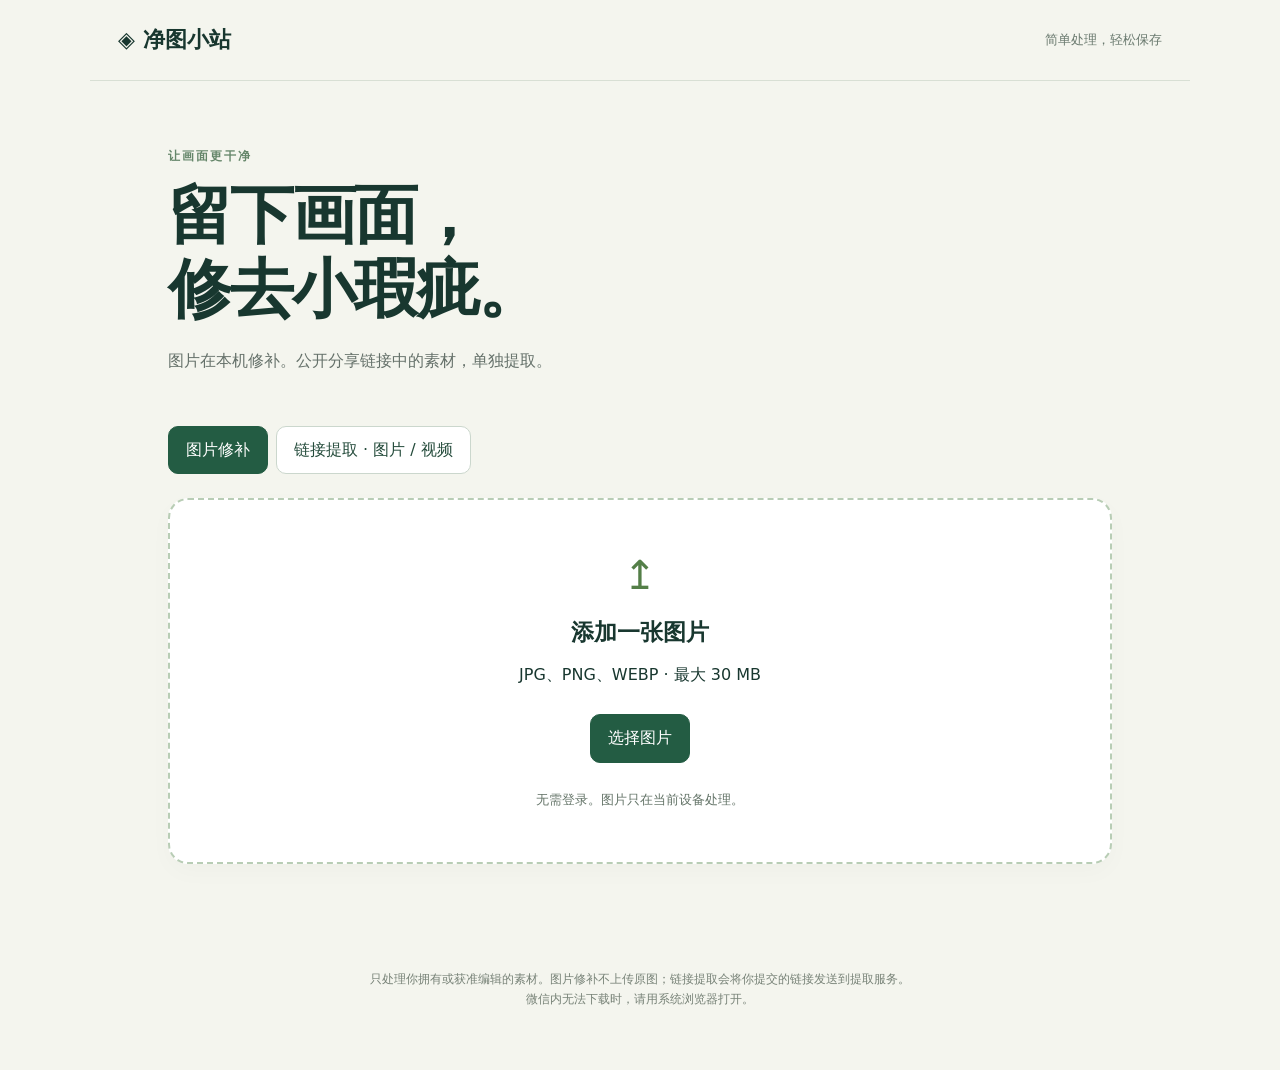
==== docs/index.html @ 95f08d49 "Simplify repair button and page descriptions" ====
<!doctype html><html lang="zh-CN"><head><meta charset="utf-8"><meta name="viewport" content="width=device-width,initial-scale=1"><meta name="theme-color" content="#164e45"><title>净图小站 · 图片修补与素材提取</title><link rel="stylesheet" href="style.css"><script defer src="app.js?v=cleantext1"></script></head><body>
<header><a href="./" class="brand">◈ 净图小站</a><span>简单处理，轻松保存</span></header>
<main><section class="hero"><p class="eyebrow">让画面更干净</p><h1>留下画面，<br>修去小瑕疵。</h1><p>图片在本机修补。公开分享链接中的素材，单独提取。</p></section>
<nav aria-label="处理方式"><button id="imageTab" class="active" aria-pressed="true">图片修补</button><button id="linkTab" aria-pressed="false">链接提取 · 图片 / 视频</button></nav>
<section id="imagePanel"><div class="card upload"><div class="icon">↥</div><h2>添加一张图片</h2><p>JPG、PNG、WEBP · 最大 30 MB</p><button id="choose" class="primary">选择图片</button><input type="file" id="file" accept="image/jpeg,image/png,image/webp" hidden><p class="muted">无需登录。图片只在当前设备处理。</p></div>
<section id="editor" class="card" hidden><div class="editor-head"><div><h2>涂抹要去除的位置</h2><p id="imageInfo" class="muted"></p></div><button id="replace">换张图片</button></div>
<p>涂抹盖住需要去除的文字，根据周围画面补全背景。红色区域不会保留在下载图片里。</p>
<div class="toolbar"><label>修补对象 <select id="target"><option value="light">浅色文字 / 水印</option><option value="dark">深色文字</option><option value="all" selected>整个涂抹区域</option></select></label><label>画笔 <input id="brush" type="range" min="4" max="100" value="24"> <output id="brushValue">24</output></label><button id="undo">撤销涂抹</button><button id="clear">清空涂抹</button><button id="corner">选右下角浅色水印</button></div>
<div class="canvas-wrap" id="canvasWrap"><canvas id="image"></canvas><canvas id="mask" aria-label="在图片上涂抹水印区域"></canvas></div>
<div class="actions"><button id="repair" class="primary">开始修复</button><button id="cancel" hidden>取消处理</button><button id="compare" aria-pressed="false">查看原图</button><button id="restore">恢复原图</button><button id="download" disabled>下载修补图片</button></div><div id="downloadLink"></div>
<p class="muted">图片在本机处理，不会上传。首次使用需加载处理资源（约 40 MB），建议使用 Wi-Fi；旧手机可能较慢或内存不足。生成的细节不一定等同于原图。为控制手机内存，长边超过 2400 像素会缩小处理。</p></section></section>
<section id="linkPanel" hidden><div class="card"><p class="eyebrow">公开分享内容</p><h2>粘贴分享链接</h2><p>支持入口按图片笔记和视频设计。只提取页面公开提供的文件，不保证原文件没有水印。</p><label for="shareText">分享链接或完整分享文字</label><textarea id="shareText" placeholder="粘贴小红书分享内容或链接…" rows="5"></textarea><button id="extract" class="primary" disabled>提取素材</button><p id="serviceState" class="notice">链接提取后台尚未接通，目前不能解析小红书链接。图片修补可独立使用。</p><div id="mediaResults"></div></div></section>
<p id="status" role="status" aria-live="polite"></p><footer>只处理你拥有或获准编辑的素材。图片修补不上传原图；链接提取会将你提交的链接发送到提取服务。<br>微信内无法下载时，请用系统浏览器打开。</footer></main></body></html>
---- docs/style.css ----
*{box-sizing:border-box}body{margin:0;background:#f4f5ee;color:#18372f;font:16px/1.65 system-ui,-apple-system,"Microsoft YaHei",sans-serif}header{max-width:1100px;margin:auto;padding:22px 28px;display:flex;justify-content:space-between;align-items:center;border-bottom:1px solid #d8dfd4}header span{font-size:13px;color:#69796e}.brand{font-weight:800;color:inherit;text-decoration:none;font-size:22px}main{max-width:1000px;margin:auto;padding:20px 28px}.hero{padding:36px 0 26px}.eyebrow{font-size:12px;font-weight:700;letter-spacing:2px;color:#65866a}h1{font-size:clamp(38px,6vw,64px);line-height:1.15;letter-spacing:-2px;margin:12px 0 22px}h2{font-size:23px;margin:6px 0}p{margin:10px 0}.hero p:last-child{color:#65716a}nav{display:flex;gap:8px;margin:15px 0 24px}button{font:inherit;cursor:pointer;border:1px solid #cbd7cd;background:#fff;border-radius:10px;padding:10px 17px;color:#254c3c;min-height:44px}button:hover{background:#e9f1e7}button:disabled{opacity:.48;cursor:not-allowed}.primary,nav .active{background:#235c43;color:white;border-color:#235c43}.primary:hover,nav .active:hover{background:#164831}.card{background:#fff;border:1px solid #e0e6da;border-radius:20px;padding:28px;margin-bottom:20px;box-shadow:0 8px 24px #193b2806}.upload{text-align:center;padding:42px 20px;border:2px dashed #b8cdb5}.icon{font-size:40px;color:#547f48}.muted{font-size:13px;color:#647468}.upload .primary{margin:16px 0}.editor-head{display:flex;justify-content:space-between;align-items:center;gap:12px}.toolbar,.actions{display:flex;align-items:center;gap:10px;flex-wrap:wrap;margin:18px 0}.toolbar label{display:flex;align-items:center;gap:8px}.toolbar input{max-width:120px}.canvas-wrap{position:relative;line-height:0;background:repeating-conic-gradient(#eee 0% 25%,#fff 0% 50%) 50%/20px 20px;margin:auto;width:fit-content;max-width:100%;overflow:hidden;border-radius:8px}canvas{max-width:100%;height:auto;display:block}#mask{position:absolute;inset:0;touch-action:none;cursor:crosshair;width:100%;height:100%}textarea{display:block;width:100%;font:inherit;padding:14px;margin:12px 0 18px;border:1px solid #becbbb;border-radius:10px;resize:vertical}.notice{padding:12px;background:#fff5df;color:#6b5425;border-radius:8px;font-size:14px}#status{padding:12px 0;color:#235c43;min-height:50px}footer{padding:26px 0 40px;text-align:center;color:#778277;font-size:12px}a{color:#235c43}.media-item{border-top:1px solid #ddd;padding:18px 0}.media-item img,.media-item video{max-width:100%;max-height:450px}.media-item a{display:inline-block;margin:10px}button:focus-visible,input:focus-visible,textarea:focus-visible,a:focus-visible{outline:3px solid #e5a936;outline-offset:3px}[hidden]{display:none!important}@media(max-width:600px){header{padding:16px}header span{display:none}main{padding:12px 16px}.hero{padding:20px 0}.card{padding:18px}nav button{font-size:14px;flex:1;padding:10px 6px}.toolbar button,.actions button{font-size:14px;padding:9px 12px}.actions .primary{flex:1}.editor-head h2{font-size:20px}}

select{font:inherit;max-width:180px;padding:8px;border:1px solid #cbd7cd;border-radius:8px;background:white;color:#254c3c}
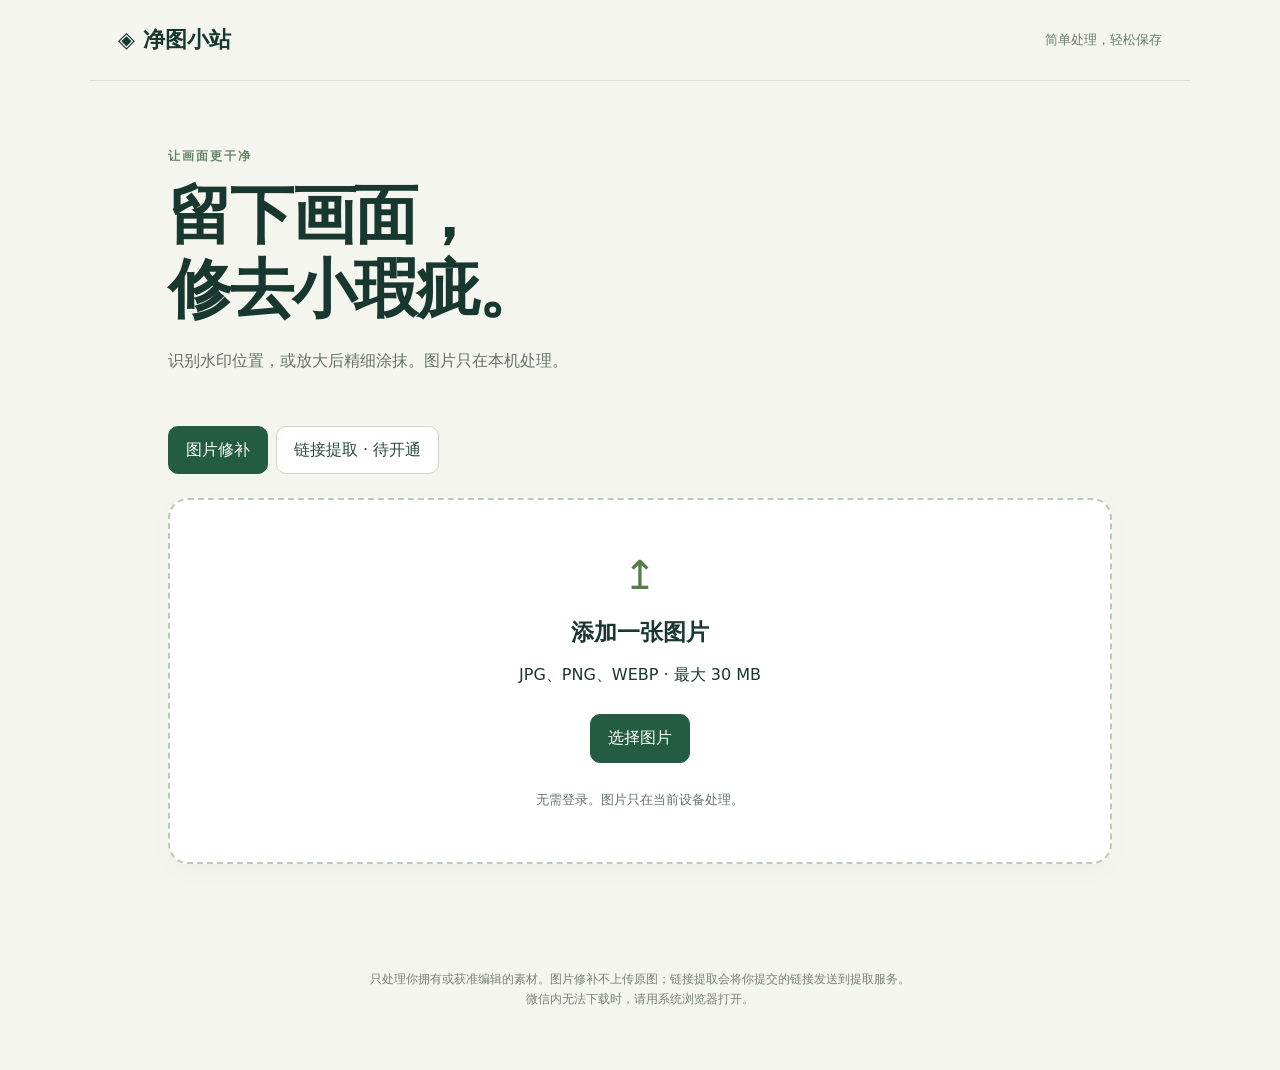
==== commit ed0e768f: "Add mobile zoom painting and independent watermark candidate selection" ====
--- a/docs/index.html
+++ b/docs/index.html
@@ -1,13 +1,15 @@
-<!doctype html><html lang="zh-CN"><head><meta charset="utf-8"><meta name="viewport" content="width=device-width,initial-scale=1"><meta name="theme-color" content="#164e45"><title>净图小站 · 图片修补与素材提取</title><link rel="stylesheet" href="style.css"><script defer src="app.js?v=cleantext1"></script></head><body>
+<!doctype html><html lang="zh-CN"><head><meta charset="utf-8"><meta name="viewport" content="width=device-width,initial-scale=1,viewport-fit=cover"><meta name="theme-color" content="#164e45"><title>净图小站 · 图片修补</title><link rel="stylesheet" href="style.css?v=zoom1"><script defer src="zoom-helper.js?v=zoom1"></script><script defer src="watermark-detect.js?v=zoom1"></script><script defer src="app.js?v=zoom1"></script></head><body>
 <header><a href="./" class="brand">◈ 净图小站</a><span>简单处理，轻松保存</span></header>
-<main><section class="hero"><p class="eyebrow">让画面更干净</p><h1>留下画面，<br>修去小瑕疵。</h1><p>图片在本机修补。公开分享链接中的素材，单独提取。</p></section>
-<nav aria-label="处理方式"><button id="imageTab" class="active" aria-pressed="true">图片修补</button><button id="linkTab" aria-pressed="false">链接提取 · 图片 / 视频</button></nav>
+<main><section class="hero"><p class="eyebrow">让画面更干净</p><h1>留下画面，<br>修去小瑕疵。</h1><p>识别水印位置，或放大后精细涂抹。图片只在本机处理。</p></section>
+<nav aria-label="处理方式"><button id="imageTab" class="active" aria-pressed="true">图片修补</button><button id="linkTab" aria-pressed="false">链接提取 · 待开通</button></nav>
 <section id="imagePanel"><div class="card upload"><div class="icon">↥</div><h2>添加一张图片</h2><p>JPG、PNG、WEBP · 最大 30 MB</p><button id="choose" class="primary">选择图片</button><input type="file" id="file" accept="image/jpeg,image/png,image/webp" hidden><p class="muted">无需登录。图片只在当前设备处理。</p></div>
-<section id="editor" class="card" hidden><div class="editor-head"><div><h2>涂抹要去除的位置</h2><p id="imageInfo" class="muted"></p></div><button id="replace">换张图片</button></div>
-<p>涂抹盖住需要去除的文字，根据周围画面补全背景。红色区域不会保留在下载图片里。</p>
-<div class="toolbar"><label>修补对象 <select id="target"><option value="light">浅色文字 / 水印</option><option value="dark">深色文字</option><option value="all" selected>整个涂抹区域</option></select></label><label>画笔 <input id="brush" type="range" min="4" max="100" value="24"> <output id="brushValue">24</output></label><button id="undo">撤销涂抹</button><button id="clear">清空涂抹</button><button id="corner">选右下角浅色水印</button></div>
-<div class="canvas-wrap" id="canvasWrap"><canvas id="image"></canvas><canvas id="mask" aria-label="在图片上涂抹水印区域"></canvas></div>
+<section id="editor" class="card" aria-label="图片修补编辑器" hidden><div class="editor-head"><div><h2>涂抹要去除的位置</h2><p id="imageInfo" class="muted"></p></div><div class="editor-head-actions"><button id="replace">换张图片</button><button id="closeZoom" hidden>退出大图</button></div></div>
+<p class="editor-description">涂抹盖住需要去除的文字，根据周围画面补全背景。放大编辑可更准确地涂抹细字，不改变输出尺寸。红色区域不会保留在下载图片里。</p>
+<div class="toolbar"><label>修复方式 <select id="quality"><option value="detail" selected>精细修复</option><option value="fast">快速修复</option></select></label><label>修补对象 <select id="target"><option value="light">浅色文字 / 水印</option><option value="dark">深色文字</option><option value="all" selected>整个涂抹区域</option></select></label><label>画笔 <input id="brush" type="range" min="4" max="100" value="24"> <output id="brushValue">24</output></label><button id="undo">撤销涂抹</button><button id="clear">清空涂抹</button><button id="corner">选右下角浅色水印</button></div>
+<div class="view-toolbar" aria-label="图片缩放与移动"><button id="expand" class="primary" aria-expanded="false">放大编辑</button><div class="zoom-controls"><button id="zoomOut" aria-label="缩小图片" disabled>−</button><output id="zoomValue" aria-label="相对适应画面的缩放比例">100%</output><button id="zoomIn" aria-label="放大图片">＋</button><button id="zoomFit">适应画面</button></div><div class="mode-controls" aria-label="自动识别与手动编辑"><button id="autoDetect">自动识别</button><button id="drawMode" class="active" aria-pressed="true">手动涂抹</button><button id="panMode" aria-pressed="false">移动画面</button></div></div>
+<p class="zoom-hint">双指缩放、移动；单指涂抹。自动识别适合边缘浅色或深色文字，请核对红色选区。</p>
+<div class="canvas-viewport" id="canvasViewport"><div class="canvas-wrap" id="canvasWrap"><canvas id="image"></canvas><canvas id="mask" aria-label="在图片上涂抹水印区域"></canvas></div></div>
 <div class="actions"><button id="repair" class="primary">开始修复</button><button id="cancel" hidden>取消处理</button><button id="compare" aria-pressed="false">查看原图</button><button id="restore">恢复原图</button><button id="download" disabled>下载修补图片</button></div><div id="downloadLink"></div>
-<p class="muted">图片在本机处理，不会上传。首次使用需加载处理资源（约 40 MB），建议使用 Wi-Fi；旧手机可能较慢或内存不足。生成的细节不一定等同于原图。为控制手机内存，长边超过 2400 像素会缩小处理。</p></section></section>
+<p id="editStatus" role="status" aria-live="polite" hidden></p><p class="muted editor-description">图片在本机处理，不会上传。首次使用需下载约 28 MB 处理资源，连接较慢时自动切换线路；浏览器允许时会保存缓存，建议使用 Wi-Fi 并保持页面打开；旧手机可能较慢或内存不足。生成的细节不一定等同于原图。为控制手机内存，长边超过 2400 像素会缩小处理。</p></section></section>
 <section id="linkPanel" hidden><div class="card"><p class="eyebrow">公开分享内容</p><h2>粘贴分享链接</h2><p>支持入口按图片笔记和视频设计。只提取页面公开提供的文件，不保证原文件没有水印。</p><label for="shareText">分享链接或完整分享文字</label><textarea id="shareText" placeholder="粘贴小红书分享内容或链接…" rows="5"></textarea><button id="extract" class="primary" disabled>提取素材</button><p id="serviceState" class="notice">链接提取后台尚未接通，目前不能解析小红书链接。图片修补可独立使用。</p><div id="mediaResults"></div></div></section>
-<p id="status" role="status" aria-live="polite"></p><footer>只处理你拥有或获准编辑的素材。图片修补不上传原图；链接提取会将你提交的链接发送到提取服务。<br>微信内无法下载时，请用系统浏览器打开。</footer></main></body></html>
+<p id="status" role="status" aria-live="polite"></p><button id="retry" hidden>重试加载</button><details id="errorDetails" hidden><summary>查看错误详情</summary><pre id="errorText" style="white-space:pre-wrap;overflow-wrap:anywhere;font-size:12px"></pre></details><footer>只处理你拥有或获准编辑的素材。图片修补不上传原图；链接提取会将你提交的链接发送到提取服务。<br>微信内无法下载时，请用系统浏览器打开。</footer></main></body></html>
--- a/docs/style.css
+++ b/docs/style.css
@@ -1,3 +1,4 @@
 *{box-sizing:border-box}body{margin:0;background:#f4f5ee;color:#18372f;font:16px/1.65 system-ui,-apple-system,"Microsoft YaHei",sans-serif}header{max-width:1100px;margin:auto;padding:22px 28px;display:flex;justify-content:space-between;align-items:center;border-bottom:1px solid #d8dfd4}header span{font-size:13px;color:#69796e}.brand{font-weight:800;color:inherit;text-decoration:none;font-size:22px}main{max-width:1000px;margin:auto;padding:20px 28px}.hero{padding:36px 0 26px}.eyebrow{font-size:12px;font-weight:700;letter-spacing:2px;color:#65866a}h1{font-size:clamp(38px,6vw,64px);line-height:1.15;letter-spacing:-2px;margin:12px 0 22px}h2{font-size:23px;margin:6px 0}p{margin:10px 0}.hero p:last-child{color:#65716a}nav{display:flex;gap:8px;margin:15px 0 24px}button{font:inherit;cursor:pointer;border:1px solid #cbd7cd;background:#fff;border-radius:10px;padding:10px 17px;color:#254c3c;min-height:44px}button:hover{background:#e9f1e7}button:disabled{opacity:.48;cursor:not-allowed}.primary,nav .active{background:#235c43;color:white;border-color:#235c43}.primary:hover,nav .active:hover{background:#164831}.card{background:#fff;border:1px solid #e0e6da;border-radius:20px;padding:28px;margin-bottom:20px;box-shadow:0 8px 24px #193b2806}.upload{text-align:center;padding:42px 20px;border:2px dashed #b8cdb5}.icon{font-size:40px;color:#547f48}.muted{font-size:13px;color:#647468}.upload .primary{margin:16px 0}.editor-head{display:flex;justify-content:space-between;align-items:center;gap:12px}.toolbar,.actions{display:flex;align-items:center;gap:10px;flex-wrap:wrap;margin:18px 0}.toolbar label{display:flex;align-items:center;gap:8px}.toolbar input{max-width:120px}.canvas-wrap{position:relative;line-height:0;background:repeating-conic-gradient(#eee 0% 25%,#fff 0% 50%) 50%/20px 20px;margin:auto;width:fit-content;max-width:100%;overflow:hidden;border-radius:8px}canvas{max-width:100%;height:auto;display:block}#mask{position:absolute;inset:0;touch-action:none;cursor:crosshair;width:100%;height:100%}textarea{display:block;width:100%;font:inherit;padding:14px;margin:12px 0 18px;border:1px solid #becbbb;border-radius:10px;resize:vertical}.notice{padding:12px;background:#fff5df;color:#6b5425;border-radius:8px;font-size:14px}#status{padding:12px 0;color:#235c43;min-height:50px}footer{padding:26px 0 40px;text-align:center;color:#778277;font-size:12px}a{color:#235c43}.media-item{border-top:1px solid #ddd;padding:18px 0}.media-item img,.media-item video{max-width:100%;max-height:450px}.media-item a{display:inline-block;margin:10px}button:focus-visible,input:focus-visible,textarea:focus-visible,a:focus-visible{outline:3px solid #e5a936;outline-offset:3px}[hidden]{display:none!important}@media(max-width:600px){header{padding:16px}header span{display:none}main{padding:12px 16px}.hero{padding:20px 0}.card{padding:18px}nav button{font-size:14px;flex:1;padding:10px 6px}.toolbar button,.actions button{font-size:14px;padding:9px 12px}.actions .primary{flex:1}.editor-head h2{font-size:20px}}
 
 select{font:inherit;max-width:180px;padding:8px;border:1px solid #cbd7cd;border-radius:8px;background:white;color:#254c3c}
+.editor-head-actions,.view-toolbar,.zoom-controls,.mode-controls{display:flex;align-items:center;gap:8px}.view-toolbar{flex-wrap:wrap;margin:12px 0 6px}.zoom-controls button{padding:8px 12px}.zoom-controls output{min-width:48px;text-align:center;font-size:14px;font-variant-numeric:tabular-nums}.mode-controls{margin-left:auto}.mode-controls .active{background:#e2efdf;border-color:#377f54;font-weight:700}.zoom-hint{font-size:12px;color:#647468;margin:4px 0 10px}.canvas-viewport{position:relative;width:100%;height:min(65vh,640px);min-height:240px;overflow:hidden;background:#e9ede6;border-radius:10px;touch-action:none;overscroll-behavior:contain;user-select:none;-webkit-user-select:none;-webkit-touch-callout:none;cursor:crosshair}.canvas-viewport .canvas-wrap{position:absolute;top:0;left:0;margin:0;max-width:none;border-radius:0;transform-origin:0 0;will-change:transform}.canvas-viewport canvas{width:100%;height:100%;max-width:none}.canvas-viewport.pan-mode,.canvas-viewport.pan-mode #mask{cursor:grab}.canvas-viewport.pan-mode:active,.canvas-viewport.pan-mode:active #mask{cursor:grabbing}.is-expanded{position:fixed;inset:0;z-index:1000;width:100%;height:100%;height:100dvh;border:0;border-radius:0;margin:0!important;padding:12px max(12px,env(safe-area-inset-right)) max(10px,env(safe-area-inset-bottom)) max(12px,env(safe-area-inset-left));padding-top:max(10px,env(safe-area-inset-top));display:flex;flex-direction:column;overflow:hidden;background:#f6f8f2}.is-expanded .editor-head{flex:none}.is-expanded .editor-head h2{font-size:18px;margin:0}.is-expanded #imageInfo,.is-expanded .editor-description{display:none}.is-expanded .toolbar{flex:none;flex-wrap:nowrap;overflow-x:auto;overscroll-behavior-x:contain;margin:10px 0 4px;padding-bottom:4px;min-height:50px}.is-expanded .toolbar>*{flex-shrink:0;white-space:nowrap}.is-expanded .toolbar label{font-size:14px}.is-expanded .toolbar select{max-width:154px}.is-expanded .view-toolbar{flex:none;margin:4px 0}.is-expanded .zoom-hint{flex:none;margin-bottom:7px}.is-expanded .canvas-viewport{flex:1;min-height:100px;height:auto}.is-expanded .actions{flex:none;flex-wrap:nowrap;overflow-x:auto;overscroll-behavior-x:contain;margin:10px 0 2px;padding-bottom:4px;min-height:50px}.is-expanded .actions>*{flex:none;white-space:nowrap}.is-expanded #downloadLink{font-size:13px;flex:none}.is-expanded #editStatus{flex:none;font-size:12px;line-height:1.4;max-height:3em;overflow-y:auto;margin:3px 0 0}.is-expanded #replace{display:none}@media(max-width:600px){.view-toolbar{gap:7px}.view-toolbar button{font-size:13px;padding:8px 11px}.view-toolbar .mode-controls{margin-left:0}.view-toolbar #expand{flex:1}.zoom-controls{gap:4px}.zoom-controls output{min-width:43px}.canvas-viewport{height:55vh}.is-expanded .toolbar input{width:88px}.is-expanded .mode-controls{margin-left:auto}.is-expanded .view-toolbar{gap:4px}.is-expanded .view-toolbar button{padding:8px}.is-expanded .editor-head h2{font-size:17px}.is-expanded #closeZoom{font-size:14px;padding:8px 12px}.is-expanded .zoom-hint{font-size:11px}}@media(max-width:370px){.is-expanded .mode-controls{margin-left:0}.is-expanded .view-toolbar{justify-content:space-between}}@media(max-height:450px) and (orientation:landscape){.is-expanded .editor-head h2,.is-expanded .zoom-hint{display:none}.is-expanded .editor-head{position:absolute;right:10px;top:8px;z-index:2}.is-expanded .toolbar{margin-top:0;margin-right:100px}.is-expanded .view-toolbar{margin:0}.is-expanded .actions{margin-top:5px}.is-expanded #editStatus{max-height:1.4em}}
